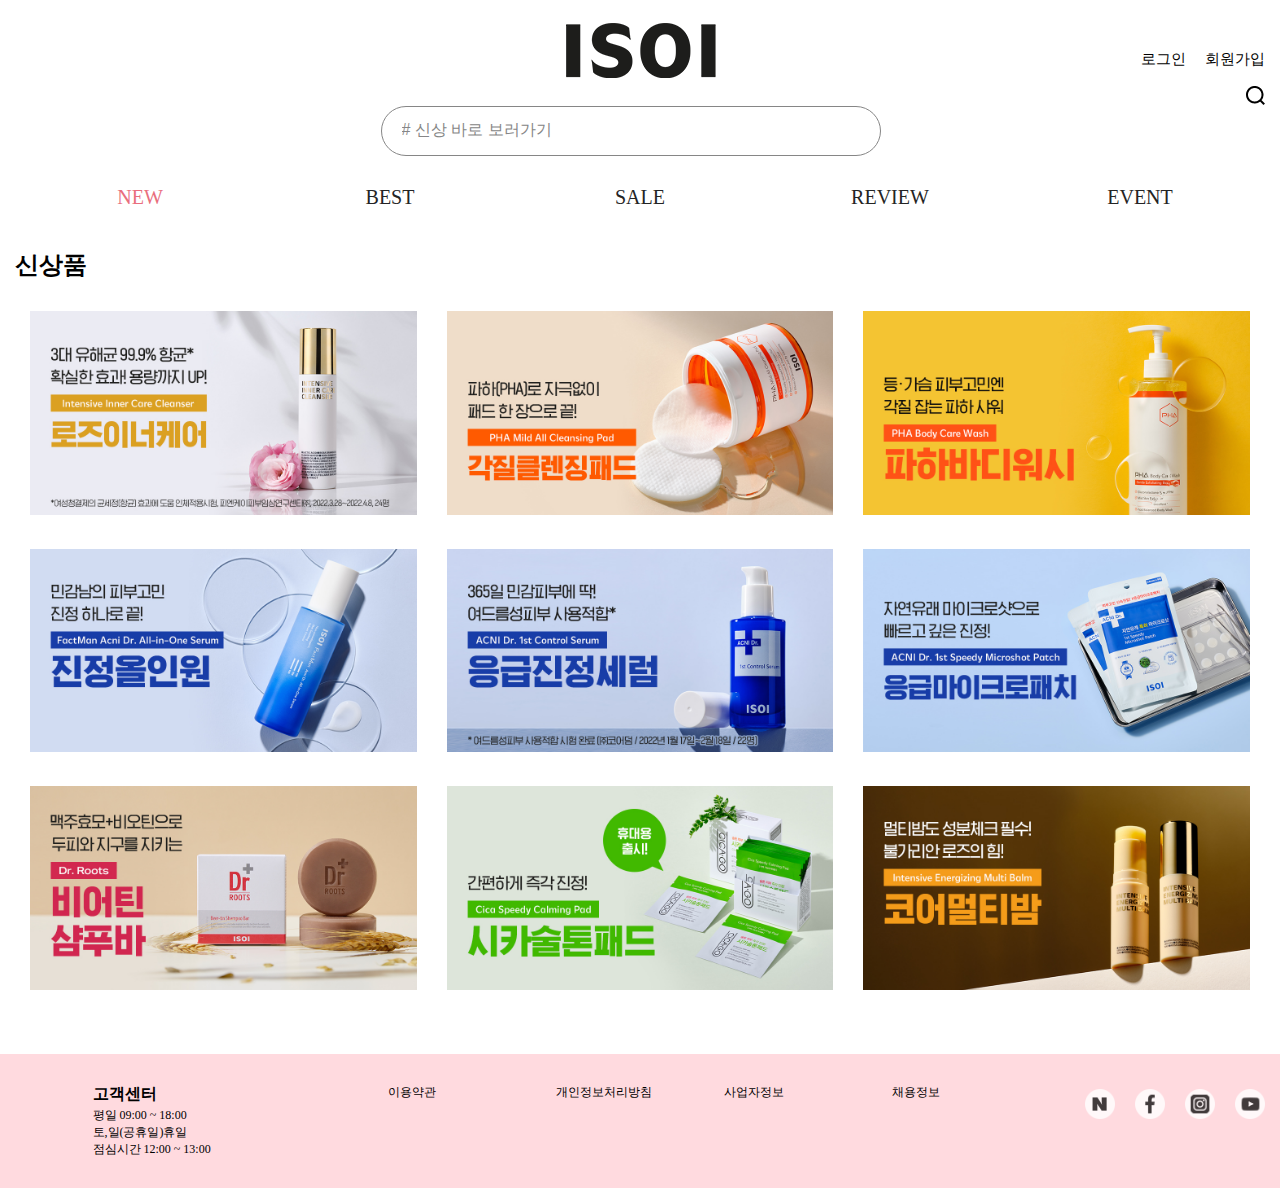
==== sub/sub01.html @ 0a986750 "ISOI" ====
<!DOCTYPE html>
<html lang="en">
<head>
    <meta charset="UTF-8">
    <title>ISOI</title>
    
    <link rel="stylesheet" href="../css/common.css">
    <link rel="stylesheet" href="../css/sub.css">
    <link rel="stylesheet" href="../css/media.css">

    <script src="../js/jquery-3.3.1.min.js"></script>
    <script src="../js/script.js"></script>
    <script src="../js/sub.js"></script>
</head>
<body>
    <header>
            <div class="align">
                <div id="logo">
                    <a href="../index.html"><h2><img src="../img/logo.png" alt=""></h2></a>
                </div>
                <div class="login-box">
                    <input type="text" placeholder="# 신상 바로 보러가기">
                    <div class="search"><a href="#"><img src="../img/search.png" alt=""></a></div>
                    <div class="login">
                        <a href="#">로그인</a>
                        <a href="#">회원가입</a>
                    </div>
                </div>
                <div class="top_btn">
                    <span></span>
                    <span></span>
                    <span></span>
                </div>
                <div class="headnav">
                    <ul>
                        <li><a href="sub01.html" style="color: #e96f7e;">NEW</a></li>
                        <li><a href="sub02.html">BEST</a></li>
                        <li><a href="sub03.html">SALE</a></li>
                        <li><a href="sub04.html">REVIEW</a></li>
                        <li><a href="sub05.html">EVENT</a></li>
                    </ul>
                </div>
            </div>
        </header>
    <section>
        <div class="align">
            <h2>신상품</h2>
            <ul class="s_new">
                <li><a href="#"><img src="../img/s_new1.jpg" alt=""></a></li>
                <li><a href="#"><img src="../img/s_new2.jpg" alt=""></a></li>
                <li><a href="#"><img src="../img/s_new3.jpg" alt=""></a></li>
                <li><a href="#"><img src="../img/s_new4.jpg" alt=""></a></li>
                <li><a href="#"><img src="../img/s_new5.jpg" alt=""></a></li>
                <li><a href="#"><img src="../img/s_new6.jpg" alt=""></a></li>
                <li><a href="#"><img src="../img/s_new7.jpg" alt=""></a></li>
                <li><a href="#"><img src="../img/s_new8.jpg" alt=""></a></li>
                <li><a href="#"><img src="../img/s_new9.jpg" alt=""></a></li>
            </ul>
        </div>
    </section>
    <footer>
        <div class="align">
            
            <div class="f-box">
                <h2><a href="#"><img src="img/logo.png" alt=""></a></h2>
                <div class="sns-wrap">
                    <div class="fbox-con">
                        <div class="f-txt">
                            <div>고객센터</div>
                            <p>평일 09:00 ~ 18:00 <br> 토,일(공휴일)휴일 <br> 점심시간 12:00 ~ 13:00</p>
                        </div>
                        <div class="f-txt2">
                            <div>고객센터</div>
                            <p>평일 09:00 ~ 18:00 토,일(공휴일)휴일 점심시간 12:00 ~ 13:00</p>
                        </div>
                        <div class="f_txt">
                            <ul>
                                <li><a href="#">이용약관</a></li>
                                <li><a href="#">개인정보처리방침</a></li>
                                <li><a href="#">사업자정보</a></li>
                                <li><a href="#">채용정보</a></li>
                            </ul>
                        </div>
                    </div>
                    <div class="sns">
                        <ul>
                            <li>
                                <a href="https://shopping.naver.com/beauty/stores/1000005967#" target="_blank">
                                    <span class="sns-on">
                                    <img src="../img/sns-naver.png" alt=""></span>
                                    <span class="sns-on">
                                    <img src="../img/sns-naver-1.png" alt=""></span>
                                </a>
                            </li>
                            <li>
                                <a href="https://www.facebook.com/iloveisoi" target="_blank">
                                    <span class="sns-on">
                                    <img src="../img/sns-facebook.png" alt=""></span>
                                    <span class="sns-on">
                                    <img src="../img/sns-facebook-1.png" alt=""></span>
                                </a>
                            </li>
                            <li>
                                <a href="https://www.instagram.com/isoi_official/" target="_blank">
                                    <span class="sns-on">
                                    <img src="../img/sns-instagram.png" alt=""></span>
                                    <span class="sns-on">
                                    <img src="../img/instagram-1.png" alt=""></span>
                                </a>
                            </li>
                            <li>
                                <a href="https://www.youtube.com/channel/UCXJmqrebLBdJlx3bIYlV38w" target="_blank">
                                    <span class="sns-on">
                                    <img src="../img/sns-youtube.png" alt=""></span>
                                    <span class="sns-on">
                                    <img src="../img/sns-youtube-1.png" alt=""></span>
                                </a>
                            </li>
                            
                        </ul>
                    </div>
                </div>
            </div>
        </div>
    </footer>   
</body>
</html>
---- css/common.css ----
*{padding: 0; margin: 0; box-sizing: border-box;}
h1,h2,h3,h4,h5,h6{font-weight: 700;}
html,body{font-size: 16px;}
ul,ol{list-style: none;}
a{text-decoration: none; color: inherit;}
i{font-style: normal;}
img{max-width: 100%;}
button{border: none; background: inherit; cursor: pointer;}
@font-face{
    font-family: line_seed;
    src: url(../font/LINE_Seed_Sans_KR/LINE_Seed_Sans_KR/OTF/LINESeedKR-Rg.otf)
}
@font-face {
    font-family: Noto Sans KR;
    src: url(../font/Noto_Sans_KR/NotoSansKR-Regular.otf);
}
body{
    font-family: Noto Sans KR;
}
.wowtxt{
    font-family: line_seed;
}
#wrap{
    width: 100%;
    position: relative;
    overflow: hidden;
}
.align{
    max-width: 1330px;
    margin: 0 auto;
    position: relative;
    padding: 0 15px;
}
.r-align{
    max-width: 1000px;
    margin: 0 auto;
}

header{
    margin-top: 20px;
    margin-bottom: 40px;
}
header #logo{
    text-align: center;
}
header #logo h2{}
header #logo h2 img{}

header .login-box{
    display: flex;
}
header input{
    width: 100%;
    max-width: 500px;
    line-height:38px;
    border-radius: 30px;
    margin: 0 auto;
    padding: 5px 20px;
    border: 1px solid #868686;
    color: #454545;
    margin-top: 20px;
}
header input::placeholder{
    text-align: left;
    font-size: 16px;
    color: #868686;
}
.login-box .search-wrap{
    position: relative;
    width: 500px;
    margin: 0 auto;
}
.login-box .search-wrap .search img{
    position: absolute;
    top: 50%;
    right: 5%;
}
header .login{
    position: absolute;
    top: 30px;
    right: 15px;
    z-index: 999;
}
header .login a{
    font-size: 15px;
    margin-left: 15px;
    padding-top: 15px;
}

/*
header .headnav{
    width: 100%;
    position: relative;
    position: fixed;
    z-index: 99;
}
*/
    
header .headnav ul{
    width: 100%;
    display: flex;
    margin-top: 30px;
}

header .headnav ul li{
    width: 20%;
    text-align: center;
}

header .headnav ul li a{
    font-size: 20px;
    font-weight: 500;
    display: block;
    color: #242424;
}
header .headnav ul li a.on{
    color: #e96f7e;
    font-size: 900px;
}
header .headnav ul li a:hover{
    color: #e96f7e;
}

footer{
    background: #ffdadf;
    padding-bottom:30px;
}

footer .f-box{
    display: flex;
    width: 100%;
}
footer .f-box h2{
    margin-top: 30px;
}
footer .f-box h2 img{
    max-width: 75px;
}
footer .fbox-con{
    width: 100%;
    display: flex;
    justify-content: space-around;
}
footer .f-box .f-txt{
    width: 200px;
    margin-left: 30px;
    margin-top: 30px;
}
footer .f-box .f-txt2{
    display: none;
}
footer .f-box .f-txt div{
    font-weight: 600;
    margin-bottom: 2px;
}
footer .f-box .f-txt p{
    font-size: 12px;
}
footer .f-box .f_txt{
    margin-top: 30px;
    width: 60%;
}
footer .f-box .f_txt ul{
    display: flex;
    justify-content: space-between;
    width: 100%;
}
footer .f-box .f_txt ul li{
    font-size: 12px;
    width: 20%;
}
footer .f-box .f_txt ul li:first-child{
    margin-left: 0;
}

footer .f-box .sns-wrap{
    width: 100%;
    display: flex;
    align-items: center;
    justify-content: space-between;
}
footer .f-box .sns ul{
    display: flex;
    justify-content: space-between;
}
footer .f-box .sns ul li{
    margin-left: 20px;
}
footer .f-box .sns ul li .sns-on img{
    max-width: 30px;
}

footer .f-box .sns li .sns-on:nth-child(2){
    display: none;
}
footer .f-box .sns li:hover .sns-on:nth-child(1){
    display: none;
}
footer .f-box .sns li:hover .sns-on:nth-child(2){
    display: block;
}

/*-- 태블릿 --*/
@media (max-width : 768px) {
    header{
        position: relative;
    }
    header .login-box{
        display: none;
}     
    header .headnav{
        display: none;
    }
    header .top_btn{
    position: absolute;
    top: 10px; right: 30px;
    cursor: pointer;
    padding: 10px;
}
    header .top_btn span{
    display: block;
    border: 3px solid #000;
    width: 40px;
    border-radius: 12px;
    height: 5px;
    margin-bottom: 5px;
}   
    footer{
        padding-top: 30px;
    }
    footer .f-box .sns-wrap{
        justify-content: center;
    }
    footer .f-box{
        width: 100%;
        display: block;
    }
    footer .f-box h2{
        display: none;
    }
    footer .f-box .f-txt{
        display: none;
    }
    footer .f-box .f-txt2{
        display: block;
        text-align: center;
    }
    footer .f-box .f-txt2 div{
        font-weight: 600;
        margin-bottom: 5px;
    }
    footer .f-box .f-txt2 p{
        font-size: 12px;
    }
    footer .f-box .f_txt{
        width: 70%;
        margin: 30px auto 30px;
        text-align: center;
    }
    footer .f-box .sns{
        margin: 30px 0 0 0;
    }
    footer .fbox-con{
        display: flex;
        flex-direction: column-reverse;
    }
    footer .fbox-con .f-txt{}
    footer .fbox-con .f_txt{}
    
    footer .sns{
        display: none;
    }
    footer .sns ul{}
    footer .sns ul li{}
    
}
---- css/sub.css ----
@charset "utf-8";

section{
    width: 100%;
    margin: 0 auto;
    margin-bottom: 30px;
}
section h2{
    margin-bottom: 30px;
}
section .s_new{
    display: flex;
    flex-wrap: wrap;
    width: 100%;
}
section .s_new li{
    width: 33.3333%;
    box-sizing: border-box;
    margin-bottom: 30px;
    padding: 0 15px;
}
section .s_new li a{
    display: block;
}
section .s_new li a img{
    max-width: 100%
}

section .s_best{
    display: flex;
    flex-wrap: wrap;
    width: 100%;
}
section .s_best li{
    width: 25%;
    box-sizing: border-box;
    padding: 0 15px;
    position: relative;
    margin-bottom: 40px;
}
section .s_best li .con_img{
    background: #eee;
    margin-bottom: 20px;
}
section .s_best li .con_img a{
    display: block;
}
section .s_best li .con_img a img{
    width: 100%;
}
section .s_best li .con_img a span{
    position: absolute;
    top: 5px;
    left: 20px;
    background: #000000;
    color: #fff;
    width: 20px;
    text-align: center;
}
section .s_best li .con_txt{}
section .s_best li .con_txt div{
    margin-bottom: 5px;
}
section .s_best li .con_txt p{
    font-weight: 600;
    font-size: 18px;
}

section .s_sale{
    display: flex;
    flex-wrap: wrap;
}
section .s_sale li{
    display: flex;
    width: 50%;
    margin-bottom: 30px;
}
section .s_sale li .con_img{
    background: #f5f5f5;
    padding: 20px 40px;
    height: 200px;
}
section .s_sale li .con_img a{
}
section .s_sale li .con_img a img{
    max-width: 200px;
    height: 150px;
}
section .s_sale li .con_txtbox{
    margin: auto 0;
    margin-left: 20px;
    line-height: 30px;
}
section .s_sale li .con_txtbox a>div{
    font-size: 19px;
}
section .s_sale li .con_txt{
    display: flex;
    margin-bottom: 20px;
}
section .s_sale li .con_txt div{
    text-decoration: line-through;
    color: #c3c3c3;
    font-size: 15px;
}
section .s_sale li .con_txt p{
    margin-left: 10px;
    color: #e96f7e;
    font-size: 18px;
}
section .s_sale li .con_txt i{
    margin-left: 10px;
    font-size: 18px;
}
section .s_sale li .btn button{
    border: 1px solid #000;
    padding: 15px 25px;
    transition: all 0.5s;
}
section .s_sale li .btn button:nth-child(2){
    margin-left: 20px;
}
section .s_sale li .btn button:hover{
    background: #e96f7e;
    color: #fff;
    border: #fff;
}

section .s_review{
    display: flex;
    flex-wrap: wrap;
    text-align: center;
    margin: 0 auto;
}
section .s_review li{
    width: 33.333%;
    text-align: center;
    margin-bottom: 30px;
}

section .s_review .review_box{
    padding: 10px 0;
    border: 1px solid #adadad;
    box-sizing: border-box;
    width: 250px;
    margin: 0 auto;
}
section .s_review .review_box .img{
    margin-bottom: 10px;
}
section .s_review .review_box .img img{}
section .s_review .review_box .txt{
    text-align: left;
    padding-left: 20px;
    width: 215px;
    height: calc(1.5em * 1 * 4);
    line-height: 22px;
    position: relative;
}
section .s_review .review_box .txt div{
    margin: 0 auto;
    margin-bottom: 10px;
    font-size: 16px;
}
section .s_review .review_box .txt .name{
    position: absolute;
    bottom: -7px;
    left: 20px;
}
section .s_review .review_box .txt p{
    display: inline-block;
    font-size: 14px;
}
section .s_review .review_box .txt i{
    margin-left: 20px;
    font-size: 14px;
    margin-right: 10px;
}
section .s_review .review_box .txt img{
    width: 13px;
    animation: star 1s infinite;
    animation-direction: alternate;
}

@keyframes star{
    0%{opacity: 0;}
    100%{opacity: 1;}
}

section .s_event{
    display: flex;
    flex-wrap: wrap;
    margin: 0 auto;
    max-width: 1300px;
}
section .s_event li{
    width: 50%;
    margin-bottom: 30px;
}
section .s_event li .event_box{}
section .s_event li .event_box .img{}
section .s_event li .event_box .img img{
    margin-bottom: 10px;
}
section .s_event li .event_box .txt{
    display: inline-block;
}
section .s_event li .event_box .txt div{
    font-size: 18px;
    margin-bottom: 10px;
}
section .s_event li .event_box .txt p{
    font-size: 14px;
}

@media (max-width: 768px){
    
}
---- css/media.css ----
/*--태블릿--*/


@media (max-width : 1150px){
    /* sub-sale */
    section .s_sale li{
        height: 100%;
    }
    section .s_sale li .con_img a img{
        max-width: 150px;
        height: 150px;
    }
    section .s_sale li .con_txtbox a>div{
        font-size: 18px;
    }
    section .s_sale li .con_txt div{
        font-size: 14px;
    }
    section .s_sale li .con_txt p{
        font-size: 16px;
    }
    section .s_sale li .con_txt i{
        font-size: 16px;
    }
    section .s_sale li .btn button{
        padding: 10px 15px;
    }
    section .s_sale li .btn button:nth-child(2){
        margin-left: 10px;
    }
    .review-box ul li .review_item{
        width: 800px;
    }
    .review-box ul li .review_container .review_content{
        width: 750px;
    }
    .review-box ul li .review_container .review_content_box{
        width: 400px;
    }
}

@media (max-width : 1000px){
    /* main */
    .tab-cnt .tab-content .box  ul li{
        width: 50%;
    }

    /* sub-sale */
    section .s_sale li{
        width: 100%;
    }

}
@media (max-width : 768px){
    .best-list .items .item .img img{
        width: 250px;
        height: 250px;
        margin: 0 auto; 
    }
    section .more a{
        line-height: 48px;
    }
    section .banner{
        width: 768px;
    }
    section .wowwrap{
    }
    section .wowwrap .wowimg{
        display: none;
    }
    section .wowwrap .wowbox{
        width: 100%;
        text-align: center;
    }
    section .wowwrap .wowbox .wowtxt{
        width: 100%;
        padding: 125px 0;
    }
    
    section .wowwrap .wowbox .wowtxt p{
        font-size: 18px;
    }
    section .wowwrap .wowtxt p:nth-child(1){
        font-size: 24px;
    }
    section .tab-cnt .tab-content .box li{
        width: 50%;
    }
    section .contain .box ul{
        display: flex;
        flex-wrap: wrap;
    }
    .review-box ul{
        margin-left: 50px;
    }
    section .review-box ul li{
        width: 150px;
        margin: 0 20px; 
        margin-bottom: 40px;
        padding: 10px 10px;
    }
    .review-box ul li:last-child{
        display: block;
    }
    .review-box .review-txt .nstar{
        margin-left: 5px;
    }
    section .review-box ul li .nstar img{
        width: 10px;
        height: 10px;
    }
    .review-box .review-txt .nstar p{
        font-size: 10px;
        margin-right: 10px;
    }
    .review-box ul li .review_item{
        width: 500px;
    }
    .review-box ul li .review_container .review_content>img{
        width: 200px; height: 300px;
    }
    .review-box ul li .review_container .review_content{
        width: 450px;
    }
    .review-box ul li .review_container .review_content_box {
        width: 200px;
    }
    .review-box ul li .review_container .review_content_box p{
        font-size: 14px;
    }

    /* sub-new */
    section .s_new li{
        width: 50%;
    }
    /* sub-best */
    section .s_best li{
        width: 50%;
    }
    
    
}



@media (max-width : 650px){
    /* main */
    .tab-cnt .tab-content .box  ul li{
        width: 100%;
    }
    .tab-cnt .tab-menu{
        margin-left: 0;
    }
    
    .tab-cnt .tab-menu .tabs{
        justify-content: center;
    }
}

@media (max-width : 500px){
    /* main */
    .review_container{
        text-align: center;
    }
    .review-box ul{
        margin-left: 0;
    }
    .review-box ul li .review_item{
        width: 300px;
        height: 500px;
    }
    .review-box ul li .review_container .review_content{
        width: 200px;
    }
    .review-box ul li .review_container .review_content_box{
        width: 280px;
        text-align: center;
    }
    .review-box ul li .review_container .review_content>img{
        display: none;
    }
}
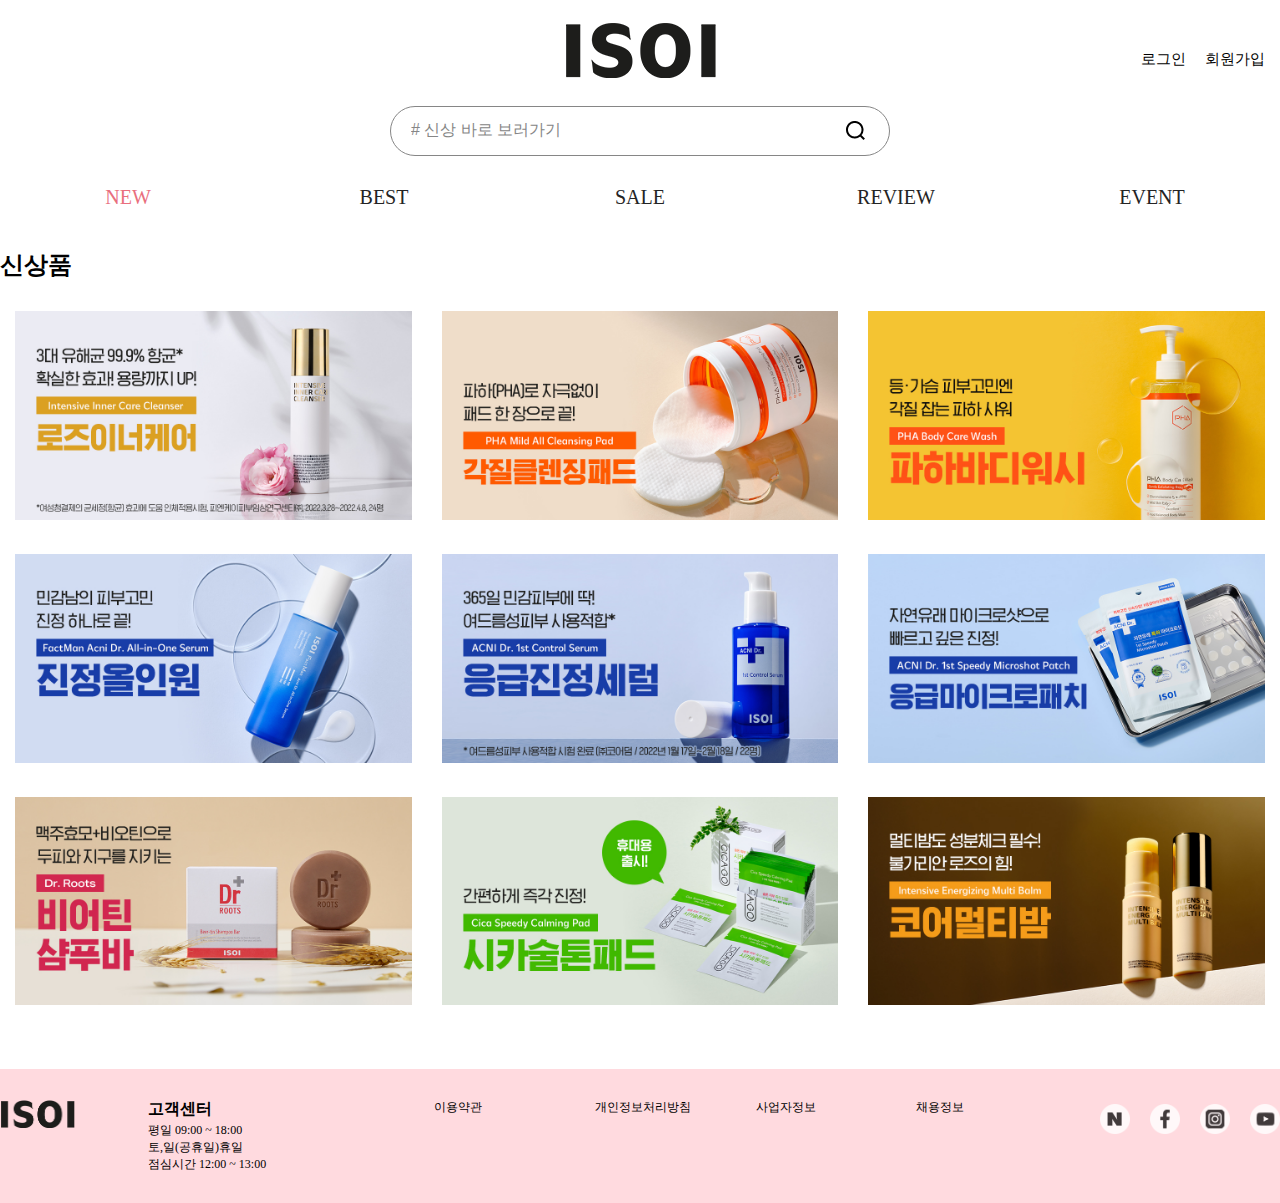
==== commit 0c0192d6: "isoi" ====
--- a/sub/sub01.html
+++ b/sub/sub01.html
@@ -14,34 +14,36 @@
 </head>
 <body>
     <header>
-            <div class="align">
-                <div id="logo">
-                    <a href="../index.html"><h2><img src="../img/logo.png" alt=""></h2></a>
-                </div>
-                <div class="login-box">
+        <div class="align">
+            <div id="logo">
+                <a href="../index.html"><h2><img src="../img/logo.png" alt=""></h2></a>
+            </div>
+            <div class="login-box">
+                <div class="search-wrap">
                     <input type="text" placeholder="# 신상 바로 보러가기">
                     <div class="search"><a href="#"><img src="../img/search.png" alt=""></a></div>
-                    <div class="login">
-                        <a href="#">로그인</a>
-                        <a href="#">회원가입</a>
-                    </div>
                 </div>
-                <div class="top_btn">
-                    <span></span>
-                    <span></span>
-                    <span></span>
-                </div>
-                <div class="headnav">
-                    <ul>
-                        <li><a href="sub01.html" style="color: #e96f7e;">NEW</a></li>
-                        <li><a href="sub02.html">BEST</a></li>
-                        <li><a href="sub03.html">SALE</a></li>
-                        <li><a href="sub04.html">REVIEW</a></li>
-                        <li><a href="sub05.html">EVENT</a></li>
-                    </ul>
+                <div class="login">
+                    <a href="#">로그인</a>
+                    <a href="#">회원가입</a>
                 </div>
             </div>
-        </header>
+            <div class="top_btn">
+                <span></span>
+                <span></span>
+                <span></span>
+            </div>
+            <div class="headnav">
+                <ul>
+                    <li><a href="sub01.html" style="color:#e96f7e">NEW</a></li>
+                    <li><a href="sub02.html">BEST</a></li>
+                    <li><a href="sub03.html">SALE</a></li>
+                    <li><a href="sub04.html">REVIEW</a></li>
+                    <li><a href="sub05.html">EVENT</a></li>
+                </ul>
+            </div>
+        </div>
+    </header>
     <section>
         <div class="align">
             <h2>신상품</h2>
@@ -62,7 +64,7 @@
         <div class="align">
             
             <div class="f-box">
-                <h2><a href="#"><img src="img/logo.png" alt=""></a></h2>
+                <h2><a href="#"><img src="../img/logo.png" alt=""></a></h2>
                 <div class="sns-wrap">
                     <div class="fbox-con">
                         <div class="f-txt">
--- a/css/common.css
+++ b/css/common.css
@@ -29,7 +29,6 @@
     max-width: 1330px;
     margin: 0 auto;
     position: relative;
-    padding: 0 15px;
 }
 .r-align{
     max-width: 1000px;
@@ -224,6 +223,7 @@
     border-radius: 12px;
     height: 5px;
     margin-bottom: 5px;
+    background-color: #000;
 }   
     footer{
         padding-top: 30px;
--- a/css/sub.css
+++ b/css/sub.css
@@ -69,27 +69,30 @@
 section .s_sale{
     display: flex;
     flex-wrap: wrap;
+    padding: 0 15px;
 }
 section .s_sale li{
-    display: flex;
     width: 50%;
     margin-bottom: 30px;
+}
+section .s_sale li .li-wrap{
+    display: flex;
 }
 section .s_sale li .con_img{
     background: #f5f5f5;
-    padding: 20px 40px;
-    height: 200px;
-}
-section .s_sale li .con_img a{
-}
-section .s_sale li .con_img a img{
-    max-width: 200px;
-    height: 150px;
-}
+    width: 50%;
+    display: block;
+}
+section .s_sale li .con_img img{
+    width: 100%;
+}
+
 section .s_sale li .con_txtbox{
-    margin: auto 0;
     margin-left: 20px;
     line-height: 30px;
+    display: flex;
+    flex-direction: column;
+    justify-content: center;
 }
 section .s_sale li .con_txtbox a>div{
     font-size: 19px;
@@ -114,7 +117,7 @@
 }
 section .s_sale li .btn button{
     border: 1px solid #000;
-    padding: 15px 25px;
+    padding: 10px 20px;
     transition: all 0.5s;
 }
 section .s_sale li .btn button:nth-child(2){
@@ -131,32 +134,45 @@
     flex-wrap: wrap;
     text-align: center;
     margin: 0 auto;
+    justify-content: space-between;
+    padding: 0 15px;
 }
 section .s_review li{
-    width: 33.333%;
     text-align: center;
     margin-bottom: 30px;
+}
+section .s_review li:nth-child(4),
+section .s_review li:nth-child(8){
+    margin-right: 0;
 }
 
 section .s_review .review_box{
     padding: 10px 0;
-    border: 1px solid #adadad;
+    border: 1px solid #eee;
     box-sizing: border-box;
-    width: 250px;
-    margin: 0 auto;
+    width: 280px;
+    margin: 0 auto;
+    height: 500px;
 }
 section .s_review .review_box .img{
     margin-bottom: 10px;
 }
-section .s_review .review_box .img img{}
+section .s_review .review_box .img img{
+    width: 85%;
+    margin-top: 10px;
+    height: 320px;
+}
 section .s_review .review_box .txt{
     text-align: left;
     padding-left: 20px;
-    width: 215px;
+    width: 85%;
     height: calc(1.5em * 1 * 4);
     line-height: 22px;
     position: relative;
 }
+section .s_review .review_box .txt .product{
+    color: #e96f7e;
+}
 section .s_review .review_box .txt div{
     margin: 0 auto;
     margin-bottom: 10px;
@@ -164,7 +180,7 @@
 }
 section .s_review .review_box .txt .name{
     position: absolute;
-    bottom: -7px;
+    bottom: -30px;
     left: 20px;
 }
 section .s_review .review_box .txt p{
@@ -191,15 +207,17 @@
     display: flex;
     flex-wrap: wrap;
     margin: 0 auto;
-    max-width: 1300px;
+    padding: 0 15px;
+    justify-content: space-between;
 }
 section .s_event li{
-    width: 50%;
-    margin-bottom: 30px;
+    margin-bottom: 30px;
+    width: 48%;
 }
 section .s_event li .event_box{}
 section .s_event li .event_box .img{}
 section .s_event li .event_box .img img{
+    width: 100%;
     margin-bottom: 10px;
 }
 section .s_event li .event_box .txt{
--- a/css/media.css
+++ b/css/media.css
@@ -3,31 +3,14 @@
 
 @media (max-width : 1150px){
     /* sub-sale */
-    section .s_sale li{
-        height: 100%;
+    section .s_sale li .li-wrap{
+        display: block;
     }
-    section .s_sale li .con_img a img{
-        max-width: 150px;
-        height: 150px;
+    section .s_sale li .con_img{
+        width: 80%;
     }
-    section .s_sale li .con_txtbox a>div{
-        font-size: 18px;
-    }
-    section .s_sale li .con_txt div{
-        font-size: 14px;
-    }
-    section .s_sale li .con_txt p{
-        font-size: 16px;
-    }
-    section .s_sale li .con_txt i{
-        font-size: 16px;
-    }
-    section .s_sale li .btn button{
-        padding: 10px 15px;
-    }
-    section .s_sale li .btn button:nth-child(2){
-        margin-left: 10px;
-    }
+
+    /* sub-review */
     .review-box ul li .review_item{
         width: 800px;
     }
@@ -37,6 +20,10 @@
     .review-box ul li .review_container .review_content_box{
         width: 400px;
     }
+    section .s_review{
+        justify-content: space-around;
+    }
+
 }
 
 @media (max-width : 1000px){
@@ -46,12 +33,13 @@
     }
 
     /* sub-sale */
-    section .s_sale li{
-        width: 100%;
+    section .s_sale li .con_img{
+        padding: 10px 20px;
     }
 
 }
 @media (max-width : 768px){
+    /* main */
     .best-list .items .item .img img{
         width: 250px;
         height: 250px;
@@ -137,7 +125,10 @@
     section .s_best li{
         width: 50%;
     }
-    
+    /* sub-event */
+    section .s_event li{
+        width: 100%;
+    }
     
 }
 
@@ -155,6 +146,13 @@
     .tab-cnt .tab-menu .tabs{
         justify-content: center;
     }
+    section .s_sale li .con_txtbox{
+        margin-left: 0;
+    }
+    section .s_sale li .btn button{
+        padding: 5px 10px;
+    }
+    
 }
 
 @media (max-width : 500px){
@@ -179,5 +177,15 @@
     .review-box ul li .review_container .review_content>img{
         display: none;
     }
+
+    /* sale */
+    section .s_new li{
+        width: 100%;
+    }
+    
+    /* best */
+    section .s_best li{
+        width: 100%;
+    }
 }
 
